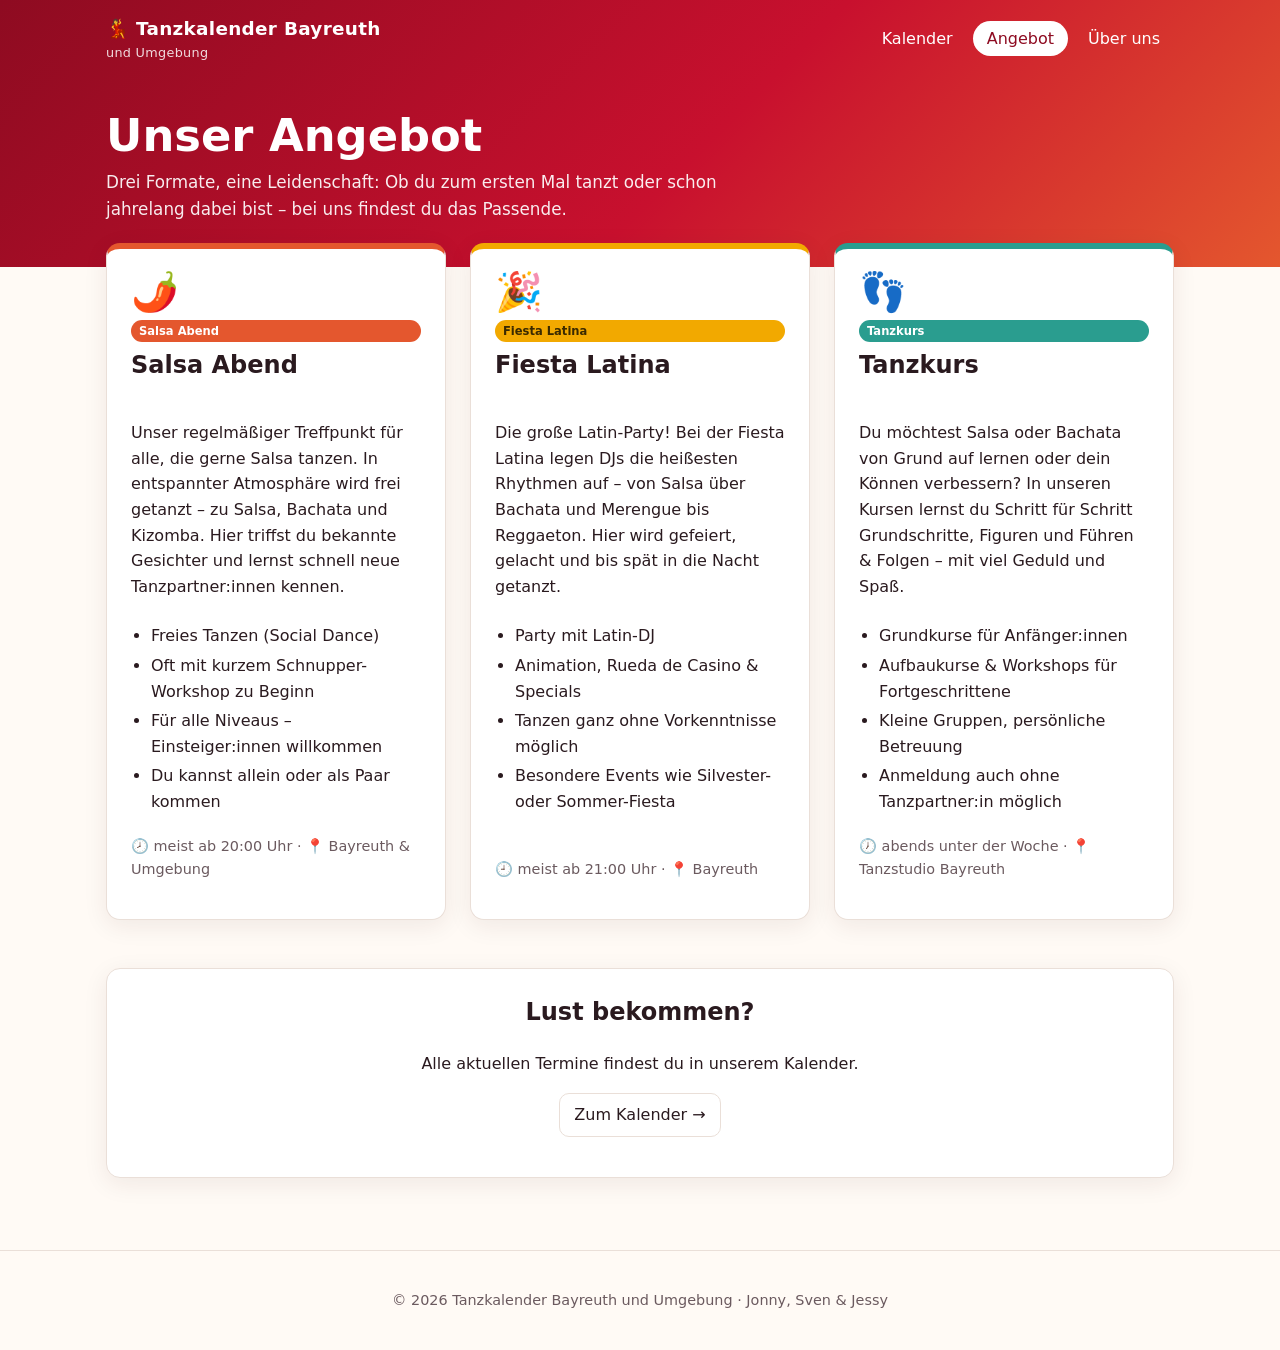
==== angebot.html @ a21e982e "Tanzkalender Bayreuth und Umgebung: Kalender, Angebot und Team-Seite Co-Authored-By: Claude Opus 5.5" ====
<!DOCTYPE html>
<html lang="de">
<head>
  <meta charset="UTF-8">
  <meta name="viewport" content="width=device-width, initial-scale=1.0">
  <title>Angebot – Tanzkalender Bayreuth und Umgebung</title>
  <meta name="description" content="Tanzkalender Bayreuth und Umgebung: Salsa Abende, Fiesta Latina und Tanzkurse.">
  <link rel="icon" href="data:image/svg+xml,<svg xmlns='http://www.w3.org/2000/svg' viewBox='0 0 100 100'><text y='.9em' font-size='90'>💃</text></svg>">
  <link rel="stylesheet" href="assets/style.css">
</head>
<body>
  <header class="site-header">
    <nav class="nav" aria-label="Hauptnavigation">
      <a class="brand" href="index.html">💃 Tanzkalender Bayreuth<small>und Umgebung</small></a>
      <ul>
        <li><a class="navlink" href="index.html">Kalender</a></li>
        <li><a class="navlink active" aria-current="page" href="angebot.html">Angebot</a></li>
        <li><a class="navlink" href="team.html">Über uns</a></li>
      </ul>
    </nav>
    <div class="hero">
      <h1>Unser Angebot</h1>
      <p>Drei Formate, eine Leidenschaft: Ob du zum ersten Mal tanzt oder schon jahrelang dabei bist – bei uns findest du das Passende.</p>
    </div>
  </header>

  <main>
    <div class="offers">
      <article class="card offer type-salsa">
        <div class="icon" aria-hidden="true">🌶️</div>
        <span class="badge">Salsa Abend</span>
        <h2>Salsa Abend</h2>
        <p>
          Unser regelmäßiger Treffpunkt für alle, die gerne Salsa tanzen. In entspannter
          Atmosphäre wird frei getanzt – zu Salsa, Bachata und Kizomba. Hier triffst du
          bekannte Gesichter und lernst schnell neue Tanzpartner:innen kennen.
        </p>
        <ul>
          <li>Freies Tanzen (Social Dance)</li>
          <li>Oft mit kurzem Schnupper-Workshop zu Beginn</li>
          <li>Für alle Niveaus – Einsteiger:innen willkommen</li>
          <li>Du kannst allein oder als Paar kommen</li>
        </ul>
        <p class="facts">🕗 meist ab 20:00 Uhr · 📍 Bayreuth &amp; Umgebung</p>
      </article>

      <article class="card offer type-fiesta">
        <div class="icon" aria-hidden="true">🎉</div>
        <span class="badge">Fiesta Latina</span>
        <h2>Fiesta Latina</h2>
        <p>
          Die große Latin-Party! Bei der Fiesta Latina legen DJs die heißesten Rhythmen
          auf – von Salsa über Bachata und Merengue bis Reggaeton. Hier wird gefeiert,
          gelacht und bis spät in die Nacht getanzt.
        </p>
        <ul>
          <li>Party mit Latin-DJ</li>
          <li>Animation, Rueda de Casino &amp; Specials</li>
          <li>Tanzen ganz ohne Vorkenntnisse möglich</li>
          <li>Besondere Events wie Silvester- oder Sommer-Fiesta</li>
        </ul>
        <p class="facts">🕘 meist ab 21:00 Uhr · 📍 Bayreuth</p>
      </article>

      <article class="card offer type-kurs">
        <div class="icon" aria-hidden="true">👣</div>
        <span class="badge">Tanzkurs</span>
        <h2>Tanzkurs</h2>
        <p>
          Du möchtest Salsa oder Bachata von Grund auf lernen oder dein Können verbessern?
          In unseren Kursen lernst du Schritt für Schritt Grundschritte, Figuren und
          Führen &amp; Folgen – mit viel Geduld und Spaß.
        </p>
        <ul>
          <li>Grundkurse für Anfänger:innen</li>
          <li>Aufbaukurse &amp; Workshops für Fortgeschrittene</li>
          <li>Kleine Gruppen, persönliche Betreuung</li>
          <li>Anmeldung auch ohne Tanzpartner:in möglich</li>
        </ul>
        <p class="facts">🕖 abends unter der Woche · 📍 Tanzstudio Bayreuth</p>
      </article>
    </div>

    <section class="card" style="margin-top:24px;text-align:center">
      <h2>Lust bekommen?</h2>
      <p>Alle aktuellen Termine findest du in unserem Kalender.</p>
      <p><a class="cal-btn" style="text-decoration:none;display:inline-block" href="index.html">Zum Kalender →</a></p>
    </section>
  </main>

  <footer>
    <p>© 2026 Tanzkalender Bayreuth und Umgebung · Jonny, Sven &amp; Jessy</p>
  </footer>
</body>
</html>
---- assets/style.css ----
:root {
  --bg: #fffaf5;
  --surface: #ffffff;
  --text: #2a1a1f;
  --muted: #6b5a5f;
  --border: #eadfd8;
  --accent: #c8102e;
  --accent-dark: #8e0b21;
  --salsa: #e4572e;
  --fiesta: #f2a900;
  --kurs: #2a9d8f;
  --radius: 14px;
  --shadow: 0 6px 24px rgba(60, 20, 30, 0.08);
}

* { box-sizing: border-box; }

html { scroll-behavior: smooth; }

body {
  margin: 0;
  font-family: "Segoe UI", system-ui, -apple-system, Roboto, Helvetica, Arial, sans-serif;
  background: var(--bg);
  color: var(--text);
  line-height: 1.6;
}

a { color: var(--accent); }

/* ---------- Header / Navigation ---------- */
.site-header {
  background: linear-gradient(135deg, var(--accent-dark), var(--accent) 55%, var(--salsa));
  color: #fff;
}

.nav {
  max-width: 1100px;
  margin: 0 auto;
  padding: 14px 16px;
  display: flex;
  align-items: center;
  justify-content: space-between;
  gap: 16px;
  flex-wrap: wrap;
}

.brand {
  color: #fff;
  text-decoration: none;
  font-weight: 700;
  font-size: 1.15rem;
  letter-spacing: 0.3px;
}

.brand small {
  display: block;
  font-weight: 400;
  font-size: 0.8rem;
  opacity: 0.85;
}

.nav ul {
  list-style: none;
  margin: 0;
  padding: 0;
  display: flex;
  gap: 6px;
  flex-wrap: wrap;
}

.nav a.navlink {
  color: #fff;
  text-decoration: none;
  padding: 8px 14px;
  border-radius: 999px;
  font-weight: 500;
  transition: background 0.2s;
}

.nav a.navlink:hover { background: rgba(255, 255, 255, 0.15); }
.nav a.navlink.active { background: #fff; color: var(--accent-dark); }

.hero {
  max-width: 1100px;
  margin: 0 auto;
  padding: 32px 16px 44px;
}

.hero h1 {
  margin: 0 0 8px;
  font-size: clamp(1.8rem, 5vw, 2.8rem);
  line-height: 1.15;
}

.hero p {
  margin: 0;
  max-width: 640px;
  opacity: 0.92;
  font-size: 1.05rem;
}

/* ---------- Layout ---------- */
main {
  max-width: 1100px;
  margin: -24px auto 0;
  padding: 0 16px 48px;
}

.card {
  background: var(--surface);
  border: 1px solid var(--border);
  border-radius: var(--radius);
  box-shadow: var(--shadow);
  padding: 24px;
  margin-bottom: 24px;
}

h2 { margin-top: 0; }

/* ---------- Legende & Filter ---------- */
.legend {
  display: flex;
  flex-wrap: wrap;
  gap: 8px;
  margin-bottom: 16px;
}

.chip {
  display: inline-flex;
  align-items: center;
  gap: 8px;
  padding: 6px 12px;
  border-radius: 999px;
  border: 1px solid var(--border);
  background: var(--surface);
  color: var(--text);
  font: inherit;
  font-size: 0.9rem;
  cursor: pointer;
}

.chip[aria-pressed="false"] { opacity: 0.45; }

.dot {
  width: 10px;
  height: 10px;
  border-radius: 50%;
  display: inline-block;
  flex-shrink: 0;
}

.type-salsa { --type: var(--salsa); }
.type-fiesta { --type: var(--fiesta); }
.type-kurs { --type: var(--kurs); }
.dot { background: var(--type); }

/* ---------- Kalender ---------- */
.cal-head {
  display: flex;
  align-items: center;
  justify-content: space-between;
  gap: 12px;
  margin-bottom: 12px;
}

.cal-head h2 { margin: 0; font-size: 1.4rem; }

.cal-btn {
  border: 1px solid var(--border);
  background: var(--surface);
  color: var(--text);
  border-radius: 10px;
  padding: 8px 14px;
  font: inherit;
  cursor: pointer;
}

.cal-btn:hover { border-color: var(--accent); color: var(--accent); }

.cal-grid {
  display: grid;
  grid-template-columns: repeat(7, 1fr);
  gap: 4px;
}

.cal-dow {
  text-align: center;
  font-size: 0.8rem;
  font-weight: 600;
  color: var(--muted);
  padding: 4px 0;
}

.cal-day {
  min-height: 92px;
  border: 1px solid var(--border);
  border-radius: 8px;
  padding: 4px;
  font-size: 0.8rem;
  background: var(--surface);
  overflow: hidden;
}

.cal-day.other { opacity: 0.35; }
.cal-day.today { border: 2px solid var(--accent); }

.cal-day .num { font-weight: 600; display: block; margin-bottom: 2px; }

.cal-event {
  display: block;
  width: 100%;
  text-align: left;
  border: 0;
  border-left: 3px solid var(--type);
  background: color-mix(in srgb, var(--type) 14%, transparent);
  color: var(--text);
  border-radius: 4px;
  padding: 2px 4px;
  margin-bottom: 2px;
  font: inherit;
  font-size: 0.72rem;
  white-space: nowrap;
  overflow: hidden;
  text-overflow: ellipsis;
  cursor: pointer;
}

/* ---------- Terminliste ---------- */
.event-list { list-style: none; margin: 0; padding: 0; }

.event-item {
  display: grid;
  grid-template-columns: 70px 1fr;
  gap: 16px;
  padding: 14px 0;
  border-bottom: 1px solid var(--border);
}

.event-item:last-child { border-bottom: 0; }

.event-date {
  text-align: center;
  border-radius: 10px;
  padding: 6px 4px;
  background: color-mix(in srgb, var(--type) 15%, transparent);
  border-top: 4px solid var(--type);
}

.event-date .d { display: block; font-size: 1.5rem; font-weight: 700; line-height: 1.1; }
.event-date .m { display: block; font-size: 0.75rem; text-transform: uppercase; color: var(--muted); }

.event-item h3 { margin: 0 0 2px; font-size: 1.05rem; }
.event-meta { color: var(--muted); font-size: 0.9rem; }
.event-item p { margin: 4px 0 0; }

.badge {
  display: inline-block;
  font-size: 0.72rem;
  font-weight: 600;
  padding: 2px 8px;
  border-radius: 999px;
  background: var(--type);
  color: #fff;
  margin-bottom: 4px;
}

.type-fiesta .badge { color: #3a2a00; }

.event-item.highlight { animation: flash 1.6s ease; }

@keyframes flash {
  0%, 40% { background: color-mix(in srgb, var(--type) 20%, transparent); }
  100% { background: transparent; }
}

.empty { color: var(--muted); font-style: italic; }

/* ---------- Angebot ---------- */
.offers {
  display: grid;
  grid-template-columns: repeat(auto-fit, minmax(280px, 1fr));
  gap: 24px;
}

.offer {
  border-top: 6px solid var(--type);
  display: flex;
  flex-direction: column;
}

.offer .icon {
  font-size: 2.4rem;
  line-height: 1;
  margin-bottom: 8px;
}

.offer ul { padding-left: 20px; margin: 8px 0 0; }
.offer li { margin-bottom: 4px; }

.facts {
  margin-top: auto;
  padding-top: 16px;
  font-size: 0.9rem;
  color: var(--muted);
}

/* ---------- Team ---------- */
.team {
  display: grid;
  grid-template-columns: repeat(auto-fit, minmax(260px, 1fr));
  gap: 24px;
}

.person { text-align: center; }

.avatar {
  width: 140px;
  height: 140px;
  border-radius: 50%;
  margin: 0 auto 16px;
  display: grid;
  place-items: center;
  font-size: 3rem;
  font-weight: 700;
  color: #fff;
  background: linear-gradient(135deg, var(--accent), var(--salsa));
  object-fit: cover;
}

.person:nth-child(2) .avatar { background: linear-gradient(135deg, var(--kurs), #1d6f66); }
.person:nth-child(3) .avatar { background: linear-gradient(135deg, var(--fiesta), var(--salsa)); }

.person h2 { margin-bottom: 0; }
.role { color: var(--accent); font-weight: 600; margin: 0 0 12px; }
.person p { text-align: left; }

.tags { display: flex; flex-wrap: wrap; justify-content: center; gap: 6px; margin-top: 12px; }
.tags span {
  font-size: 0.8rem;
  padding: 3px 10px;
  border-radius: 999px;
  background: color-mix(in srgb, var(--accent) 10%, transparent);
  color: var(--accent-dark);
}

/* ---------- Footer ---------- */
footer {
  text-align: center;
  padding: 24px 16px;
  color: var(--muted);
  font-size: 0.9rem;
  border-top: 1px solid var(--border);
}

/* ---------- Mobil ---------- */
@media (max-width: 700px) {
  .card { padding: 16px; }
  .cal-day { min-height: 54px; padding: 2px; }
  .cal-event {
    font-size: 0;
    height: 6px;
    padding: 0;
    border-left: 0;
    background: var(--type);
    border-radius: 3px;
  }
  .event-item { grid-template-columns: 56px 1fr; gap: 12px; }
}
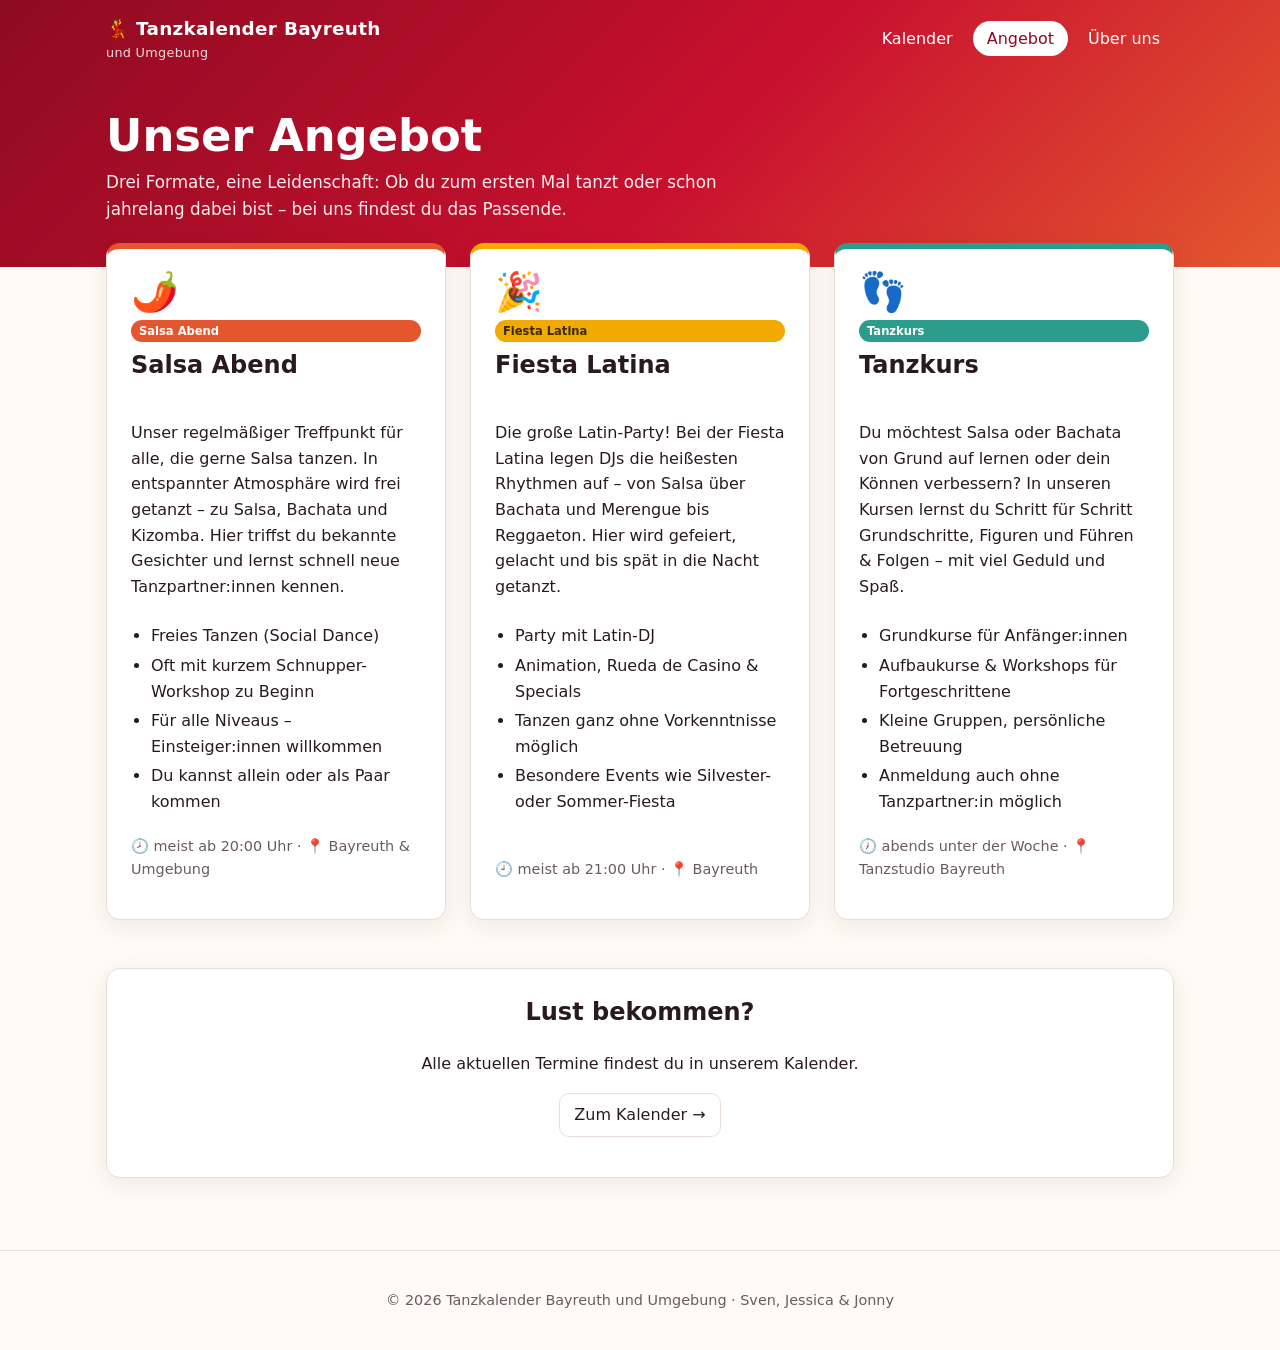
==== commit 77c8e83e: "Team-Seite: Reihenfolge Sven, Jessica, Jonny; Jessy zu Jessica Co-Authored-By: Claude Opus 5.5 <nore" ====
--- a/angebot.html
+++ b/angebot.html
@@ -89,7 +89,7 @@
   </main>
 
   <footer>
-    <p>© 2026 Tanzkalender Bayreuth und Umgebung · Jonny, Sven &amp; Jessy</p>
+    <p>© 2026 Tanzkalender Bayreuth und Umgebung · Sven, Jessica &amp; Jonny</p>
   </footer>
 </body>
 </html>
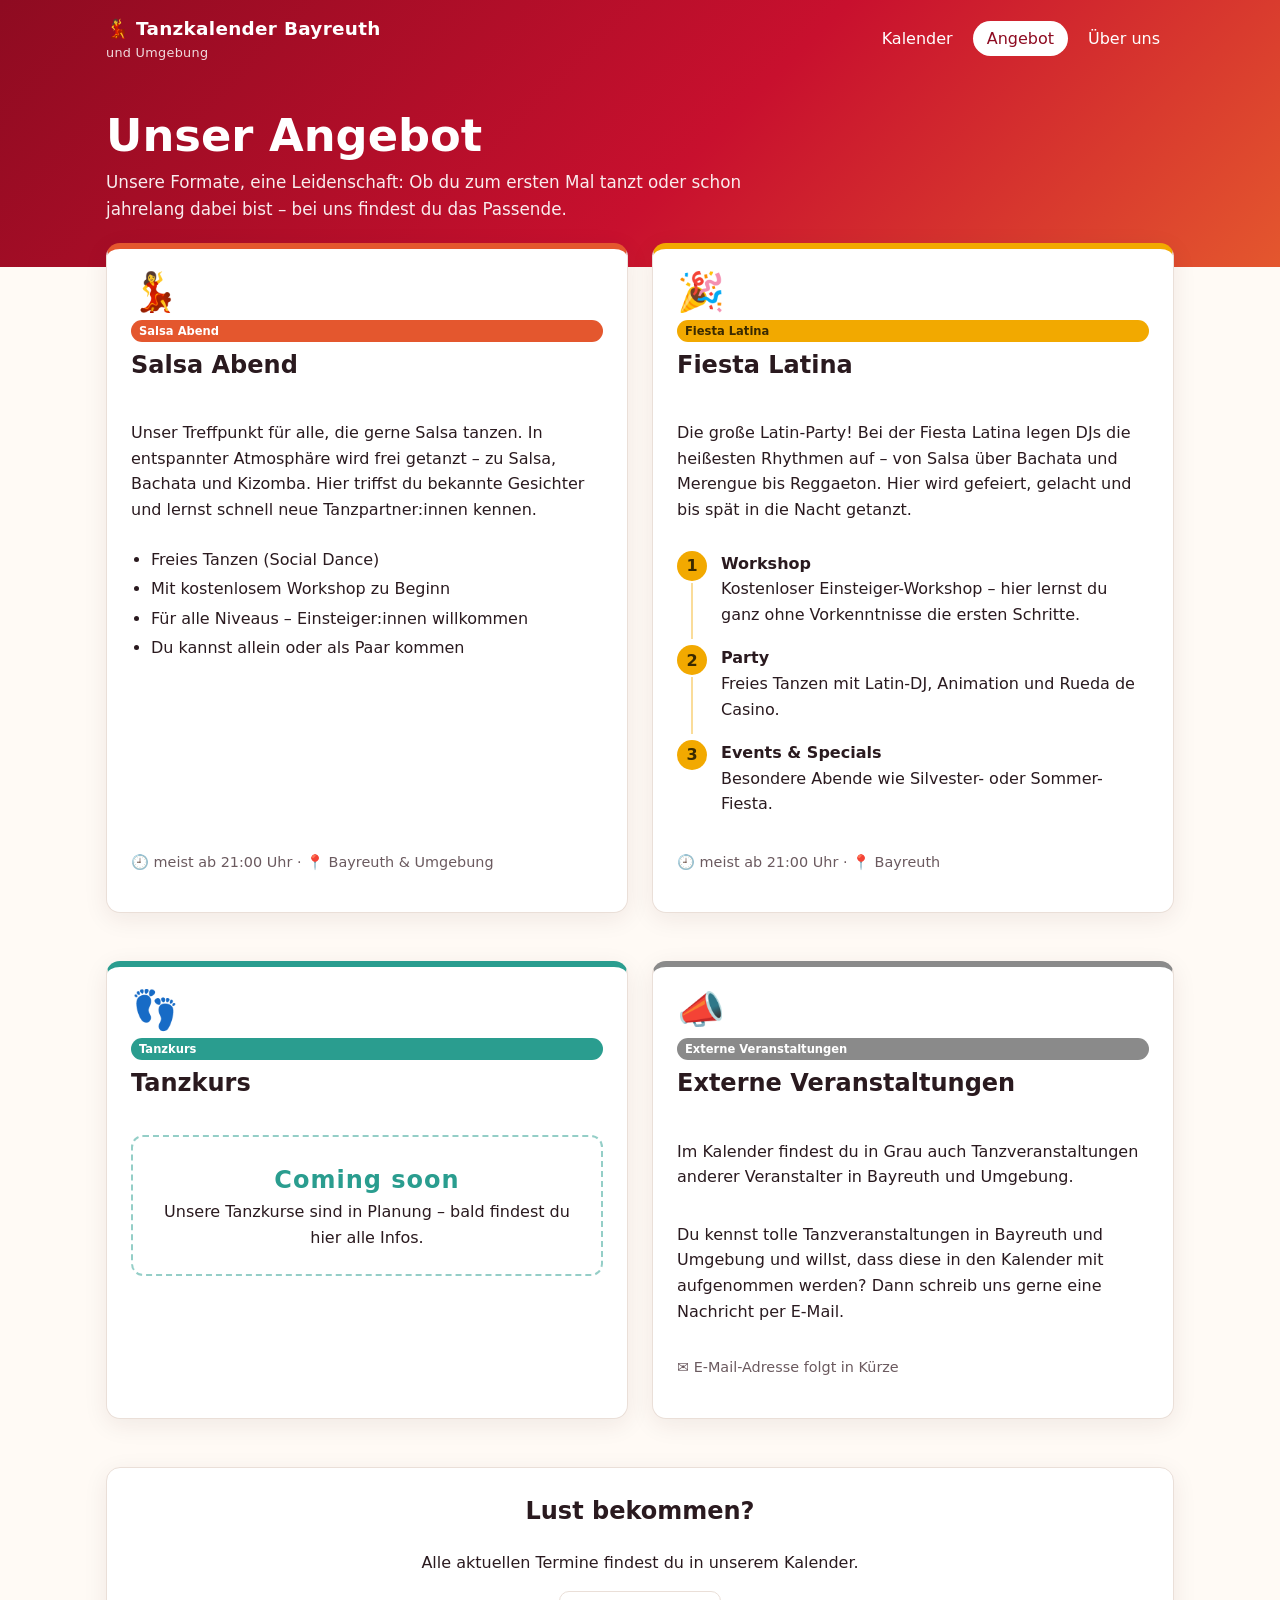
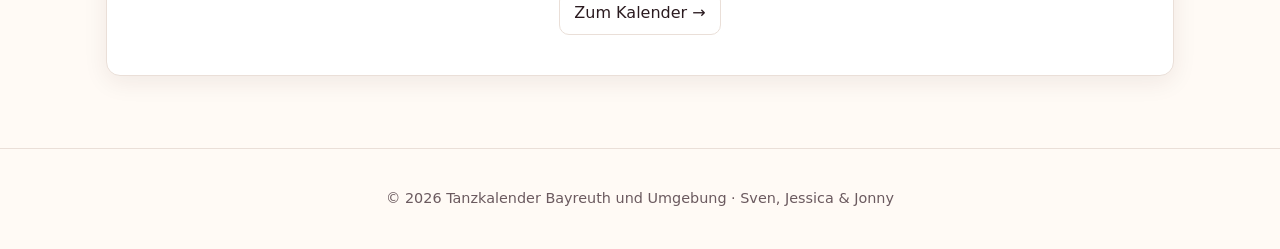
==== commit e05e5272: "Team-Feedback umgesetzt: Ablaufpläne, externe Veranstaltungen, Coming soon, Jessicas Foto - Startsei" ====
--- a/angebot.html
+++ b/angebot.html
@@ -20,28 +20,28 @@
     </nav>
     <div class="hero">
       <h1>Unser Angebot</h1>
-      <p>Drei Formate, eine Leidenschaft: Ob du zum ersten Mal tanzt oder schon jahrelang dabei bist – bei uns findest du das Passende.</p>
+      <p>Unsere Formate, eine Leidenschaft: Ob du zum ersten Mal tanzt oder schon jahrelang dabei bist – bei uns findest du das Passende.</p>
     </div>
   </header>
 
   <main>
     <div class="offers">
       <article class="card offer type-salsa">
-        <div class="icon" aria-hidden="true">🌶️</div>
+        <div class="icon" aria-hidden="true">💃</div>
         <span class="badge">Salsa Abend</span>
         <h2>Salsa Abend</h2>
         <p>
-          Unser regelmäßiger Treffpunkt für alle, die gerne Salsa tanzen. In entspannter
+          Unser Treffpunkt für alle, die gerne Salsa tanzen. In entspannter
           Atmosphäre wird frei getanzt – zu Salsa, Bachata und Kizomba. Hier triffst du
           bekannte Gesichter und lernst schnell neue Tanzpartner:innen kennen.
         </p>
         <ul>
           <li>Freies Tanzen (Social Dance)</li>
-          <li>Oft mit kurzem Schnupper-Workshop zu Beginn</li>
+          <li>Mit kostenlosem Workshop zu Beginn</li>
           <li>Für alle Niveaus – Einsteiger:innen willkommen</li>
           <li>Du kannst allein oder als Paar kommen</li>
         </ul>
-        <p class="facts">🕗 meist ab 20:00 Uhr · 📍 Bayreuth &amp; Umgebung</p>
+        <p class="facts">🕘 meist ab 21:00 Uhr · 📍 Bayreuth &amp; Umgebung</p>
       </article>
 
       <article class="card offer type-fiesta">
@@ -53,12 +53,21 @@
           auf – von Salsa über Bachata und Merengue bis Reggaeton. Hier wird gefeiert,
           gelacht und bis spät in die Nacht getanzt.
         </p>
-        <ul>
-          <li>Party mit Latin-DJ</li>
-          <li>Animation, Rueda de Casino &amp; Specials</li>
-          <li>Tanzen ganz ohne Vorkenntnisse möglich</li>
-          <li>Besondere Events wie Silvester- oder Sommer-Fiesta</li>
-        </ul>
+        <ol class="steps">
+          <li>
+            <strong>Workshop</strong>
+            Kostenloser Einsteiger-Workshop – hier lernst du ganz ohne Vorkenntnisse
+            die ersten Schritte.
+          </li>
+          <li>
+            <strong>Party</strong>
+            Freies Tanzen mit Latin-DJ, Animation und Rueda de Casino.
+          </li>
+          <li>
+            <strong>Events &amp; Specials</strong>
+            Besondere Abende wie Silvester- oder Sommer-Fiesta.
+          </li>
+        </ol>
         <p class="facts">🕘 meist ab 21:00 Uhr · 📍 Bayreuth</p>
       </article>
 
@@ -66,18 +75,27 @@
         <div class="icon" aria-hidden="true">👣</div>
         <span class="badge">Tanzkurs</span>
         <h2>Tanzkurs</h2>
+        <div class="soon">
+          <strong>Coming soon</strong>
+          Unsere Tanzkurse sind in Planung – bald findest du hier alle Infos.
+        </div>
+      </article>
+
+      <article class="card offer type-extern">
+        <div class="icon" aria-hidden="true">📣</div>
+        <span class="badge">Externe Veranstaltungen</span>
+        <h2>Externe Veranstaltungen</h2>
         <p>
-          Du möchtest Salsa oder Bachata von Grund auf lernen oder dein Können verbessern?
-          In unseren Kursen lernst du Schritt für Schritt Grundschritte, Figuren und
-          Führen &amp; Folgen – mit viel Geduld und Spaß.
+          Im Kalender findest du in Grau auch Tanzveranstaltungen anderer Veranstalter
+          in Bayreuth und Umgebung.
         </p>
-        <ul>
-          <li>Grundkurse für Anfänger:innen</li>
-          <li>Aufbaukurse &amp; Workshops für Fortgeschrittene</li>
-          <li>Kleine Gruppen, persönliche Betreuung</li>
-          <li>Anmeldung auch ohne Tanzpartner:in möglich</li>
-        </ul>
-        <p class="facts">🕖 abends unter der Woche · 📍 Tanzstudio Bayreuth</p>
+        <p>
+          Du kennst tolle Tanzveranstaltungen in Bayreuth und Umgebung und willst, dass
+          diese in den Kalender mit aufgenommen werden? Dann schreib uns gerne eine
+          Nachricht per E-Mail.
+        </p>
+        <!-- E-MAIL HIER EINTRAGEN, z. B.: <a href="mailto:adresse@gmail.com">adresse@gmail.com</a> -->
+        <p class="facts">✉️ E-Mail-Adresse folgt in Kürze</p>
       </article>
     </div>
 
--- a/assets/style.css
+++ b/assets/style.css
@@ -9,6 +9,7 @@
   --salsa: #e4572e;
   --fiesta: #f2a900;
   --kurs: #2a9d8f;
+  --extern: #8a8a8a;
   --radius: 14px;
   --shadow: 0 6px 24px rgba(60, 20, 30, 0.08);
 }
@@ -152,6 +153,7 @@
 .type-salsa { --type: var(--salsa); }
 .type-fiesta { --type: var(--fiesta); }
 .type-kurs { --type: var(--kurs); }
+.type-extern { --type: var(--extern); }
 .dot { background: var(--type); }
 
 /* ---------- Kalender ---------- */
@@ -275,10 +277,37 @@
 
 .empty { color: var(--muted); font-style: italic; }
 
+/* Ablaufplan */
+.ablauf {
+  list-style: none;
+  margin: 8px 0 0;
+  padding: 0;
+  border-left: 2px solid color-mix(in srgb, var(--type) 45%, transparent);
+}
+.ablauf li {
+  display: grid;
+  grid-template-columns: 7.5em 1fr;
+  gap: 8px;
+  padding: 2px 0 2px 12px;
+  position: relative;
+  font-size: 0.95rem;
+}
+.ablauf li::before {
+  content: "";
+  position: absolute;
+  left: -5px;
+  top: 0.65em;
+  width: 8px;
+  height: 8px;
+  border-radius: 50%;
+  background: var(--type);
+}
+.ablauf .zeit { font-weight: 600; white-space: nowrap; }
+
 /* ---------- Angebot ---------- */
 .offers {
   display: grid;
-  grid-template-columns: repeat(auto-fit, minmax(280px, 1fr));
+  grid-template-columns: repeat(auto-fit, minmax(min(100%, 420px), 1fr));
   gap: 24px;
 }
 
@@ -304,6 +333,48 @@
   color: var(--muted);
 }
 
+/* Gestaffelter Ablauf auf der Angebotsseite */
+.steps { list-style: none; counter-reset: step; padding: 0; margin: 12px 0 0; }
+.steps li {
+  counter-increment: step;
+  position: relative;
+  padding: 0 0 14px 44px;
+}
+.steps li::before {
+  content: counter(step);
+  position: absolute;
+  left: 0;
+  top: 0;
+  width: 30px;
+  height: 30px;
+  border-radius: 50%;
+  display: grid;
+  place-items: center;
+  font-weight: 700;
+  background: var(--type);
+  color: #3a2a00;
+}
+.steps li::after {
+  content: "";
+  position: absolute;
+  left: 14px;
+  top: 32px;
+  bottom: 2px;
+  width: 2px;
+  background: color-mix(in srgb, var(--type) 40%, transparent);
+}
+.steps li:last-child::after { display: none; }
+.steps strong { display: block; }
+
+.soon {
+  margin: 12px 0;
+  padding: 24px 16px;
+  text-align: center;
+  border: 2px dashed color-mix(in srgb, var(--type) 50%, transparent);
+  border-radius: 12px;
+}
+.soon strong { display: block; font-size: 1.5rem; color: var(--type); letter-spacing: 1px; }
+
 /* ---------- Team ---------- */
 .team {
   display: grid;
@@ -312,6 +383,8 @@
 }
 
 .person { text-align: center; }
+
+img.avatar { display: block; padding: 0; }
 
 .avatar {
   width: 140px;
@@ -365,4 +438,5 @@
     border-radius: 3px;
   }
   .event-item { grid-template-columns: 56px 1fr; gap: 12px; }
-}
+  .ablauf li { grid-template-columns: 1fr; gap: 0; }
+}
